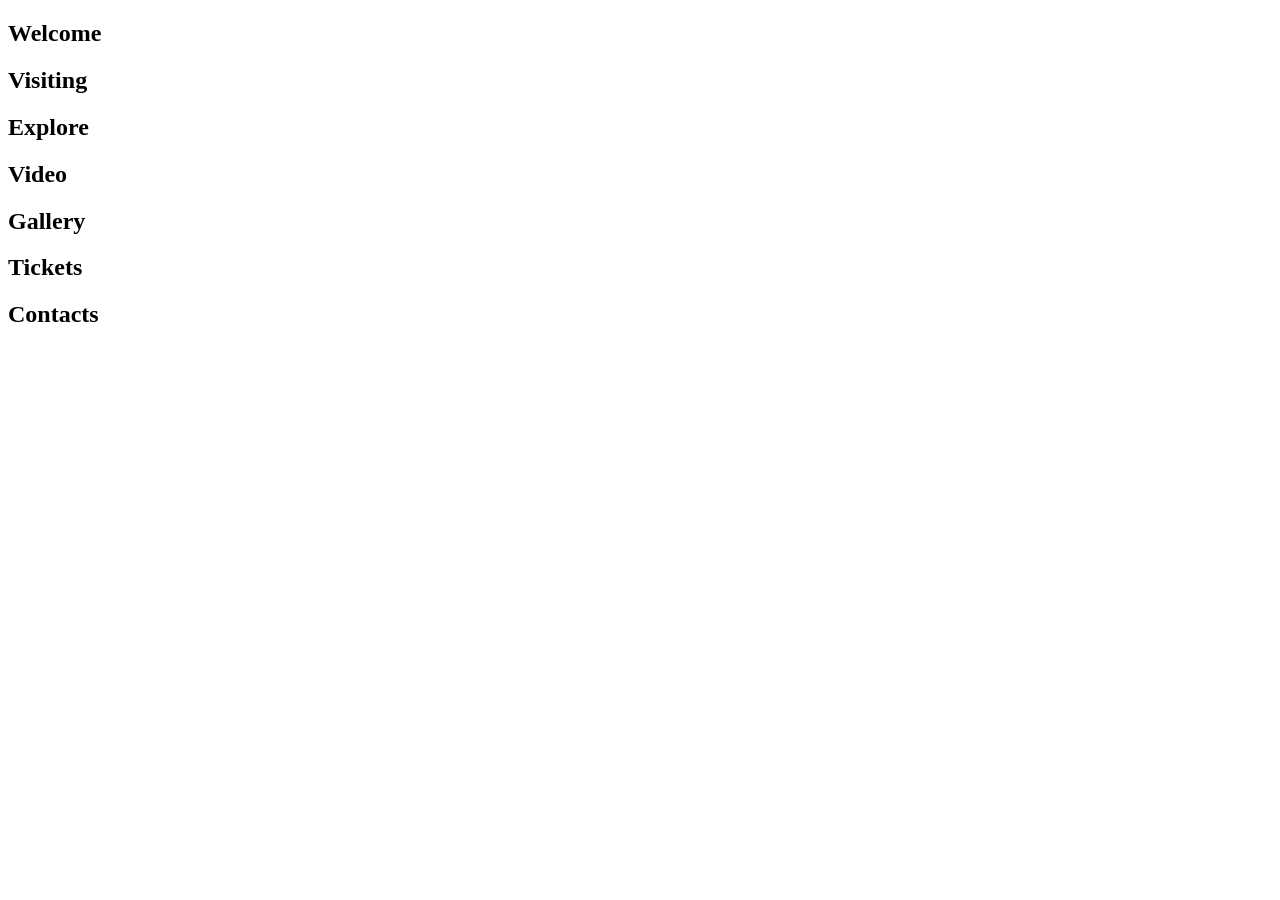
==== index.html @ eadc02d2 "init: structure and assets" ====
<!DOCTYPE html>
<html lang="en">
<head>
    <meta charset="UTF-8">
    <meta name="viewport" content="width=device-width, initial-scale=1.0">
    <link rel="icon" href="images/favicon.ico" type="image/x-icon">
    <link rel="stylesheet" href="css/styles.css">
    <title>Museum</title>
</head>
<body>
    <header></header>
    <main>
        <section>
            <h2>Welcome</h2>
        </section>
        <section>
            <h2>Visiting</h2>
        </section>
        <section>
            <h2>Explore</h2>
        </section>
        <section>
            <h2>Video</h2>
        </section>
        <section>
            <h2>Gallery</h2>
        </section>
        <section>
            <h2>Tickets</h2>
        </section>
        <section>
            <h2>Contacts</h2>
        </section>
    </main>
    <footer></footer>
</body>
</html>
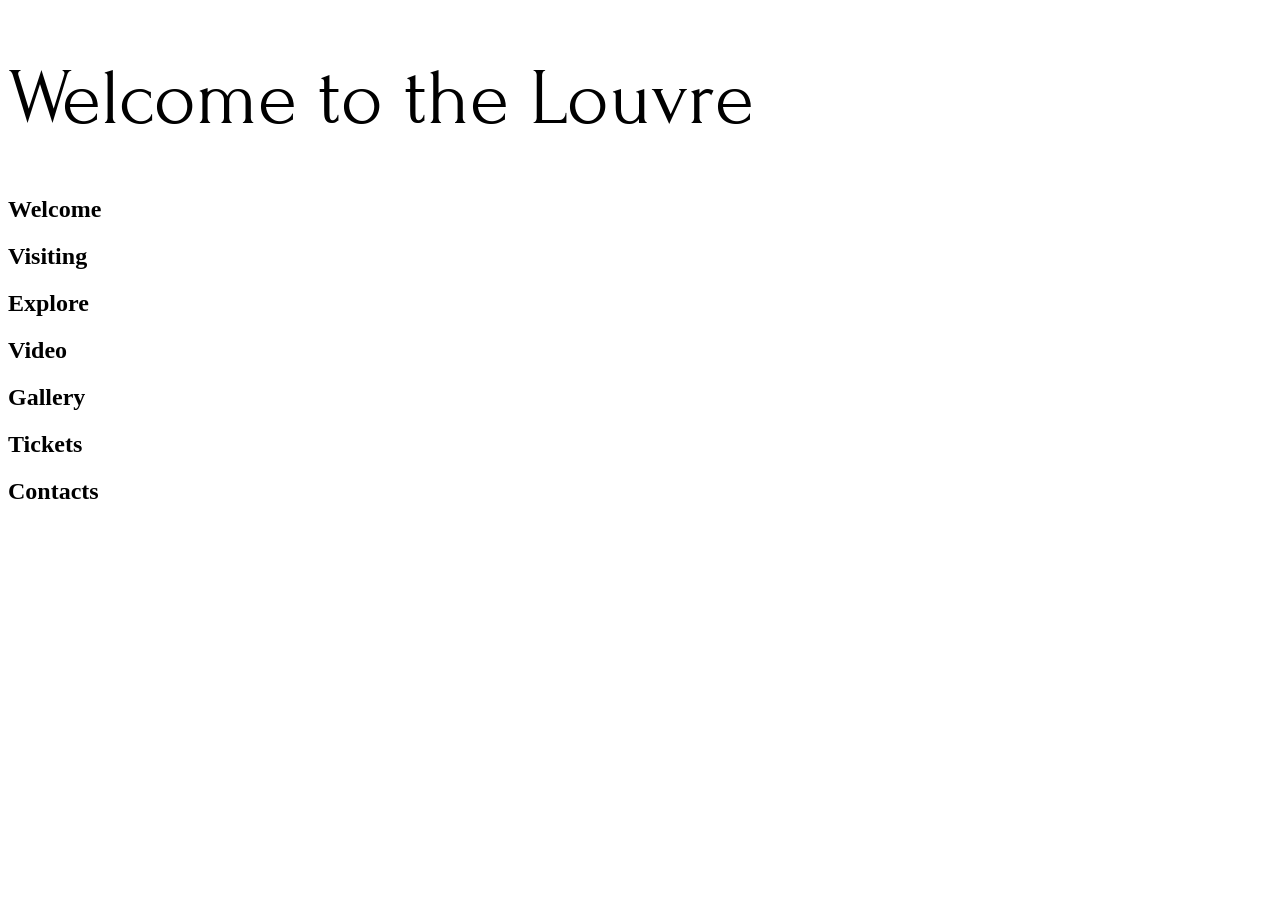
==== commit 90f99220: "feat: add forum font" ====
--- a/index.html
+++ b/index.html
@@ -5,10 +5,15 @@
     <meta name="viewport" content="width=device-width, initial-scale=1.0">
     <link rel="icon" href="images/favicon.ico" type="image/x-icon">
     <link rel="stylesheet" href="css/styles.css">
+    <link rel="preconnect" href="https://fonts.googleapis.com">
+    <link rel="preconnect" href="https://fonts.gstatic.com" crossorigin>
+    <link href="https://fonts.googleapis.com/css2?family=Forum&display=swap" rel="stylesheet">
     <title>Museum</title>
 </head>
 <body>
-    <header></header>
+    <header>
+        <h1 class="forum-regular">Welcome to the Louvre</h1>
+    </header>
     <main>
         <section>
             <h2>Welcome</h2>
--- a/css/styles.css
+++ b/css/styles.css
@@ -0,0 +1,7 @@
+.forum-regular {
+  font-family: "Forum", serif;
+  font-weight: 400;
+  font-style: normal;
+  font-size: 80px;
+}
+
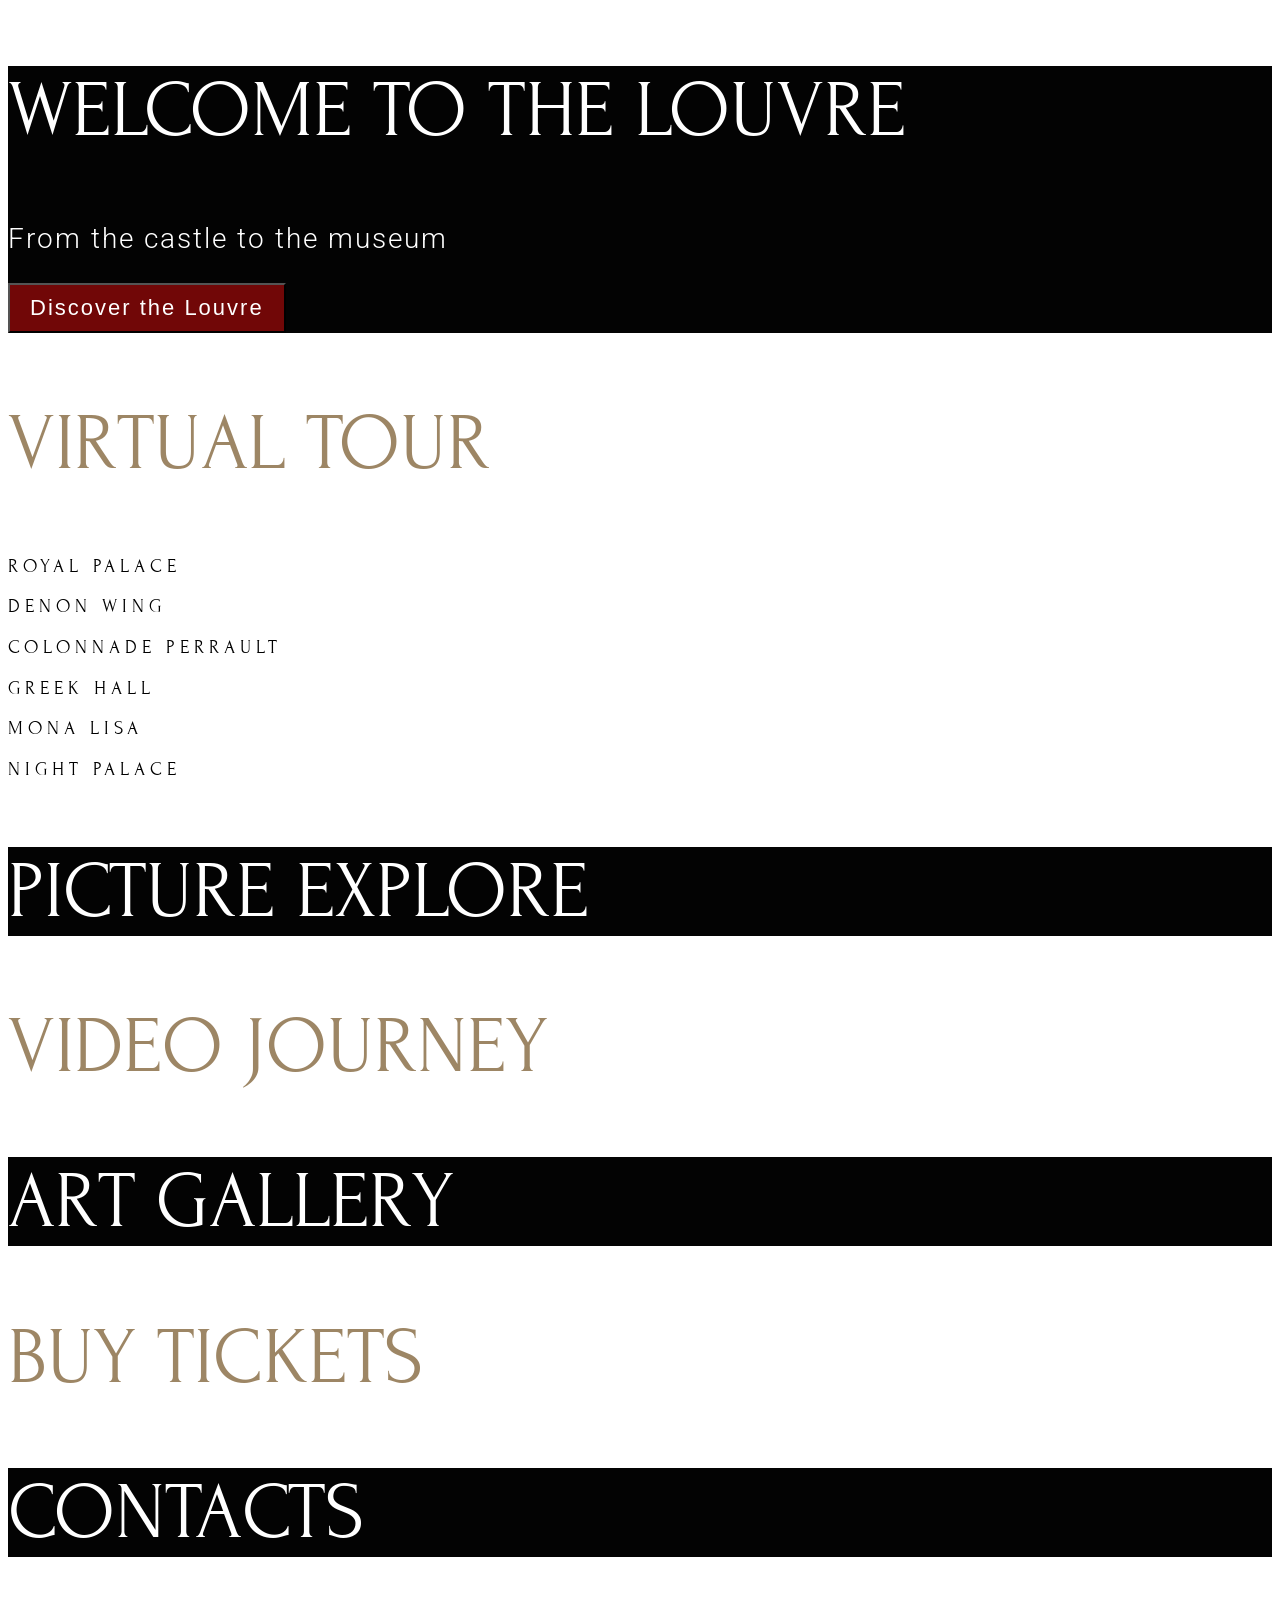
==== commit 1904e611: "feat: add headings, basic styling" ====
--- a/index.html
+++ b/index.html
@@ -8,33 +8,41 @@
     <link rel="preconnect" href="https://fonts.googleapis.com">
     <link rel="preconnect" href="https://fonts.gstatic.com" crossorigin>
     <link href="https://fonts.googleapis.com/css2?family=Forum&display=swap" rel="stylesheet">
+<link href="https://fonts.googleapis.com/css2?family=Forum&family=Roboto:wght@100..900&display=swap" rel="stylesheet">
     <title>Museum</title>
 </head>
 <body>
     <header>
-        <h1 class="forum-regular">Welcome to the Louvre</h1>
     </header>
     <main>
-        <section>
-            <h2>Welcome</h2>
+        <section id="welcome">
+            <h1 class="forum text-huge">Welcome to the Louvre</h1>
+            <p class="text-large text-lite text-spaced ">From the castle to the museum</p>
+            <button class="accented" type="button"><span class="text-medium text-lite text-spaced">Discover the Louvre</span></button>
         </section>
-        <section>
-            <h2>Visiting</h2>
+        <section id="visiting">
+            <h2 class="forum text-huge">Virtual tour</h2>
+            <h3 class="forum text-xl text-sparse">Royal Palace</h3>
+            <h3 class="forum text-xl text-sparse">Denon Wing</h3>
+            <h3 class="forum text-xl text-sparse">Colonnade Perrault</h3>
+            <h3 class="forum text-xl text-sparse">Greek hall</h3>
+            <h3 class="forum text-xl text-sparse">Mona Lisa</h3>
+            <h3 class="forum text-xl text-sparse">Night Palace</h3>
         </section>
-        <section>
-            <h2>Explore</h2>
+        <section id="explore">
+            <h2 class="forum text-huge">Picture explore</h2>
         </section>
-        <section>
-            <h2>Video</h2>
+        <section id="video">
+            <h2 class="forum text-huge">Video journey</h2>
         </section>
-        <section>
-            <h2>Gallery</h2>
+        <section id="gallery">
+            <h2 class="forum text-huge">Art Gallery</h2>
         </section>
-        <section>
-            <h2>Tickets</h2>
+        <section id="tickets">
+            <h2 class="forum text-huge">Buy tickets</h2>
         </section>
-        <section>
-            <h2>Contacts</h2>
+        <section id="contacts">
+            <h2 class="forum text-huge">Contacts</h2>
         </section>
     </main>
     <footer></footer>
--- a/css/styles.css
+++ b/css/styles.css
@@ -1,7 +1,87 @@
-.forum-regular {
-  font-family: "Forum", serif;
-  font-weight: 400;
-  font-style: normal;
-  font-size: 80px;
+:root {
+    --color-dark-red: #710707;
+    --color-bg-dark: #030303;
+    --color-gold: #9D8665;
 }
 
+body {
+    font-family: "Roboto", sans-serif;
+    font-optical-sizing: auto;
+    font-weight: 400;
+    font-style: normal;
+    font-variation-settings: "wdth" 100;
+}
+
+h1, h2, h3 {
+    font-weight: 400;
+    text-transform: uppercase;
+}
+
+
+section:nth-of-type(2n-1) {
+    background-color: var(--color-bg-dark);
+    color: #FFF;
+}
+
+section:nth-of-type(2n)>h2 {
+    color: var(--color-gold)
+}
+
+button {
+    padding: 10px 20px;
+}
+
+button>span {
+    text-align: center;
+}
+
+button.accented {
+    background-color: var(--color-dark-red);
+    color: #FFF;
+}
+
+.forum {
+  font-family: "Forum", serif;
+}
+
+.text-spaced {
+    letter-spacing: 2px;
+}
+
+.text-sparse {
+    letter-spacing: 5px;
+}
+
+.text-thin {
+    font-weight: 200;
+}
+
+.text-lite {
+    /* color: #FFF; */
+    font-weight: 300;
+}
+
+.text-semibold {
+    font-weight: 500;
+}
+
+.text-bold {
+    font-weight: 700;
+}
+
+.text-small {
+    font-size: 18px;
+}
+
+.text-medium {
+    font-size: 22px;
+}
+
+.text-large {
+    font-size: 28px;
+}
+
+.text-huge {
+      font-size: 80px;
+}
+
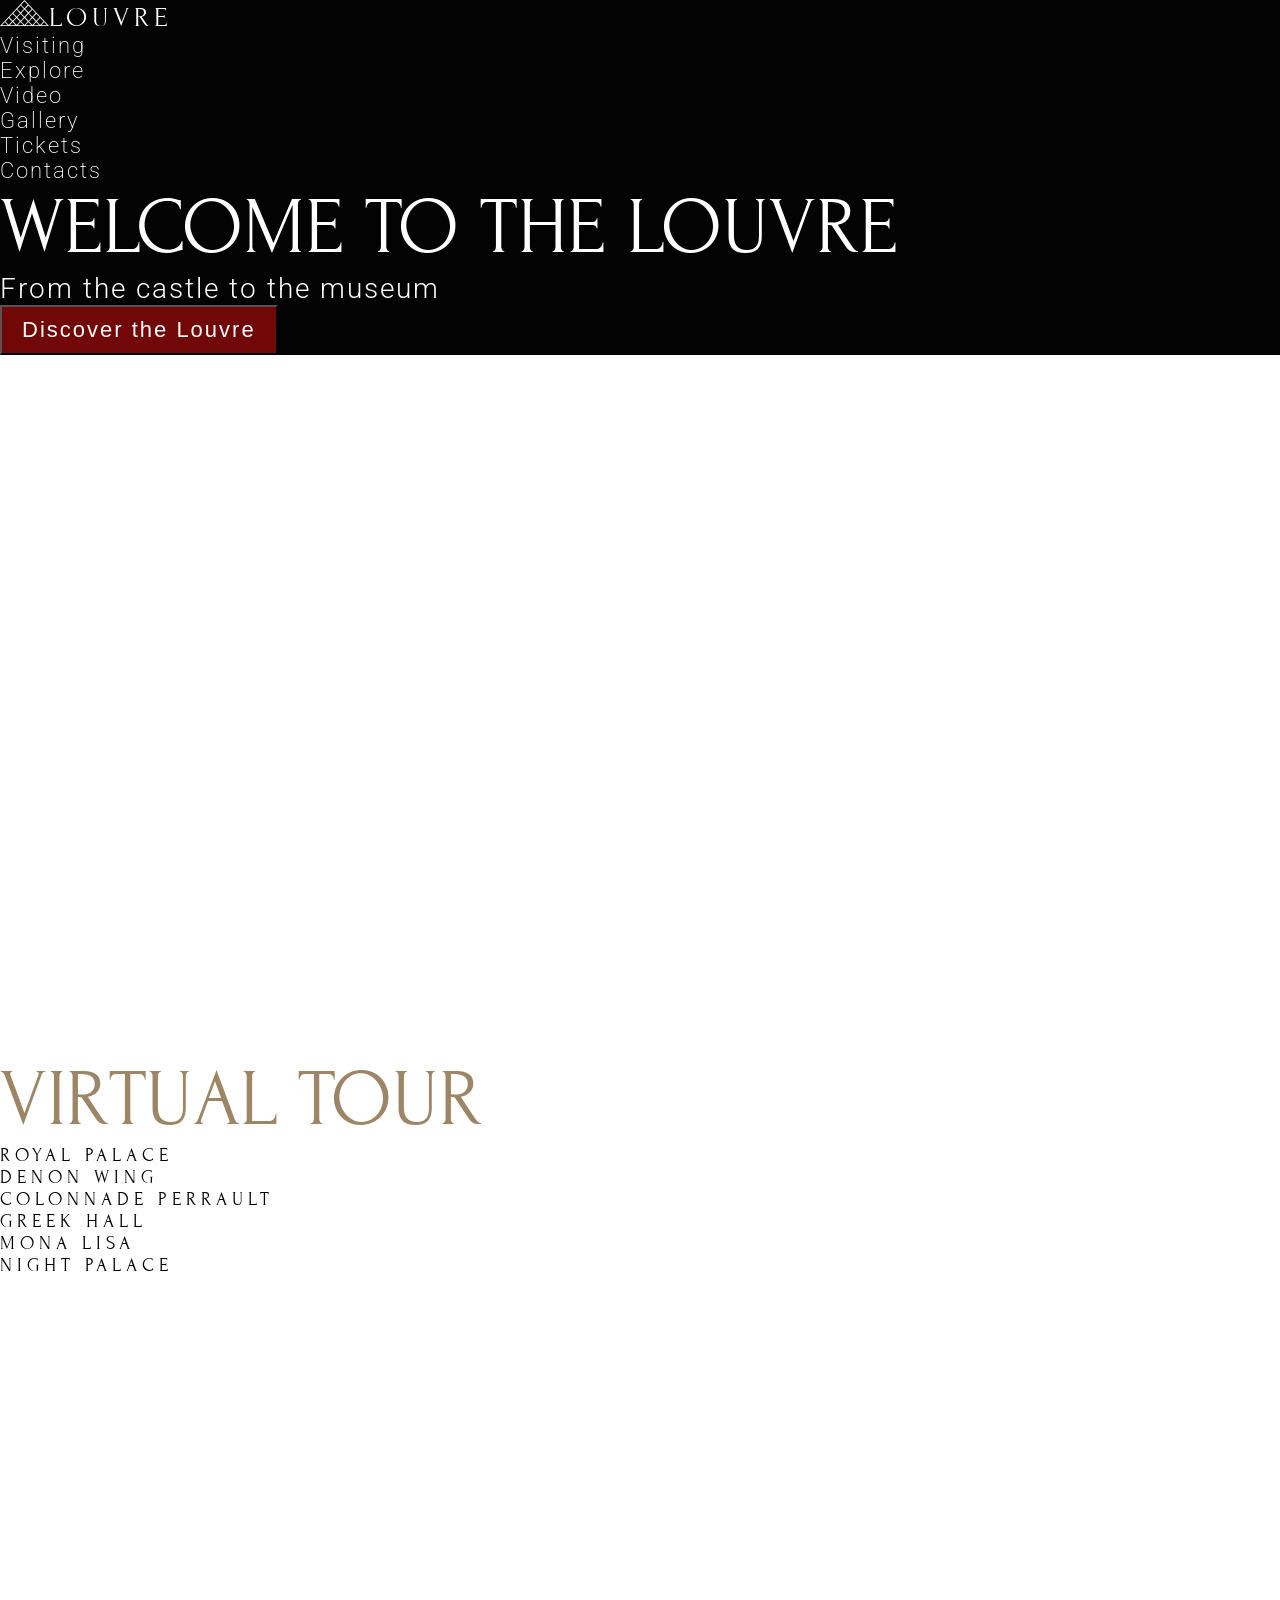
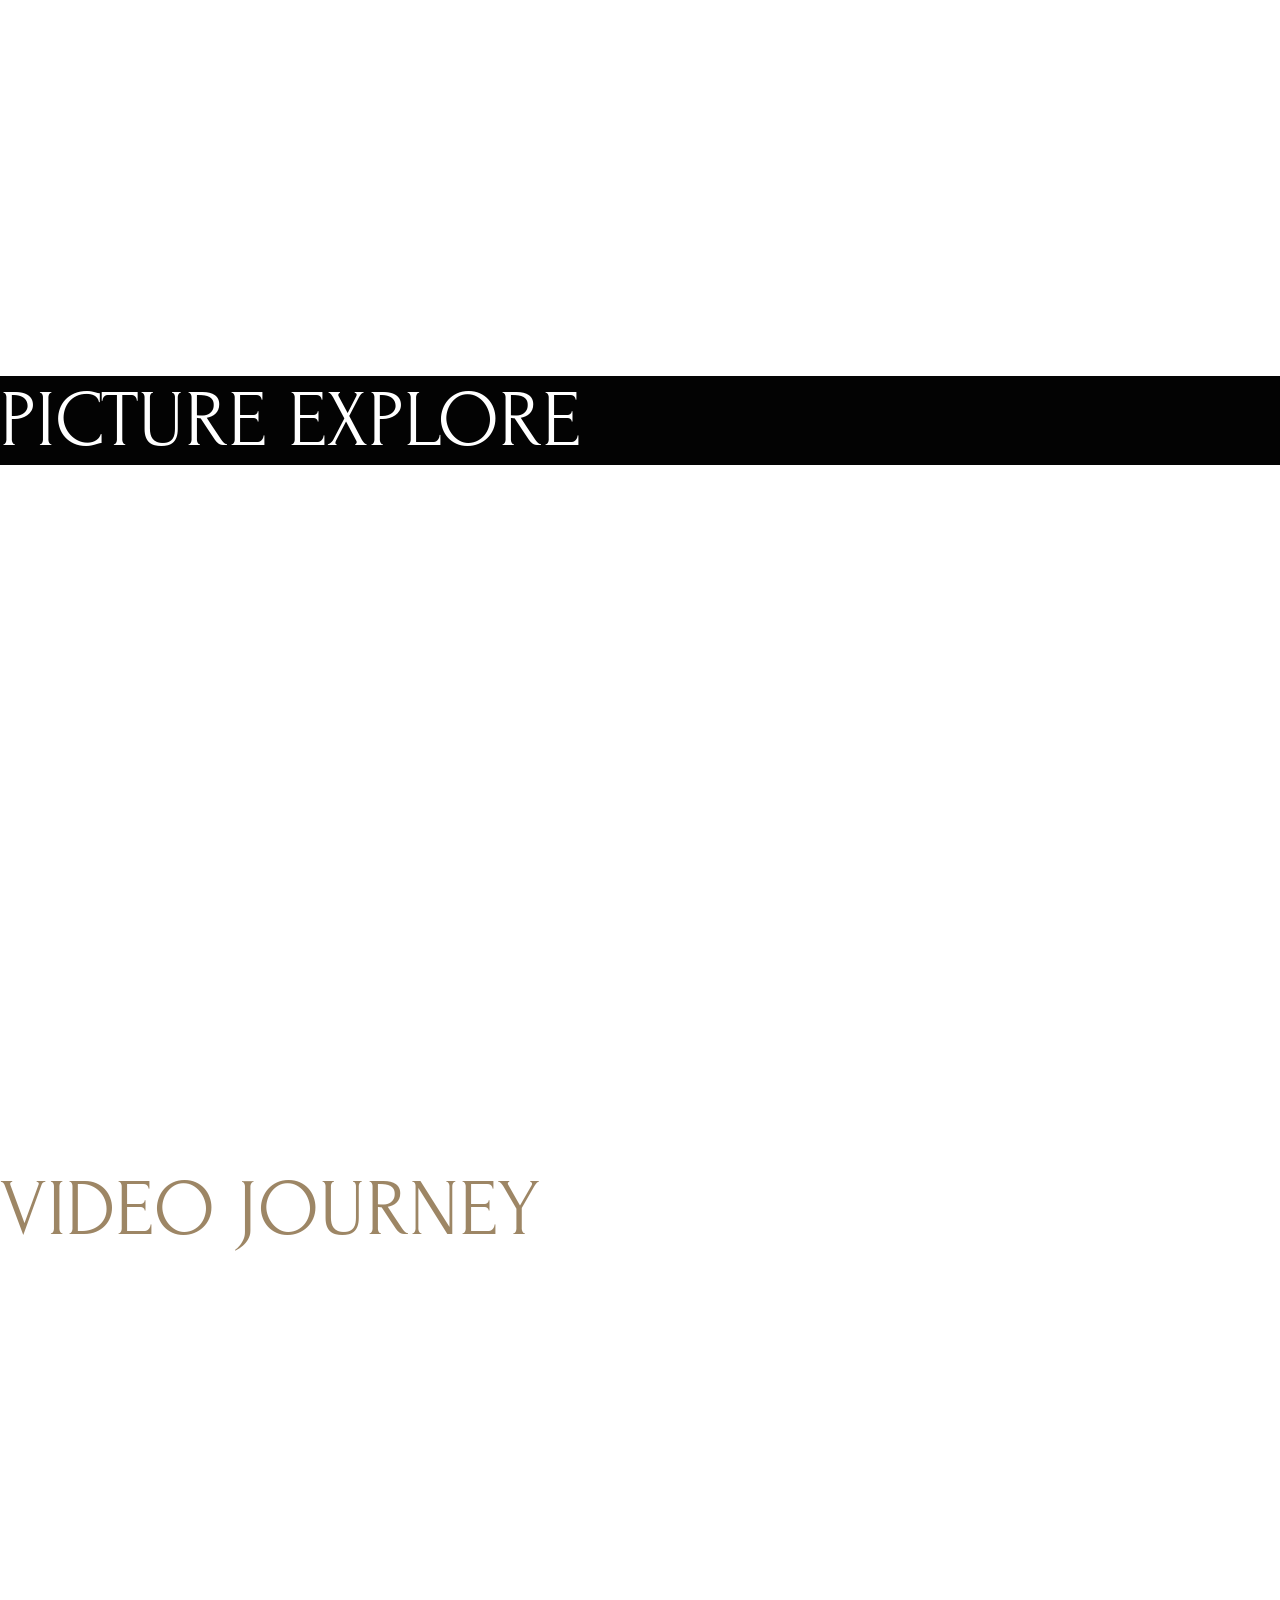
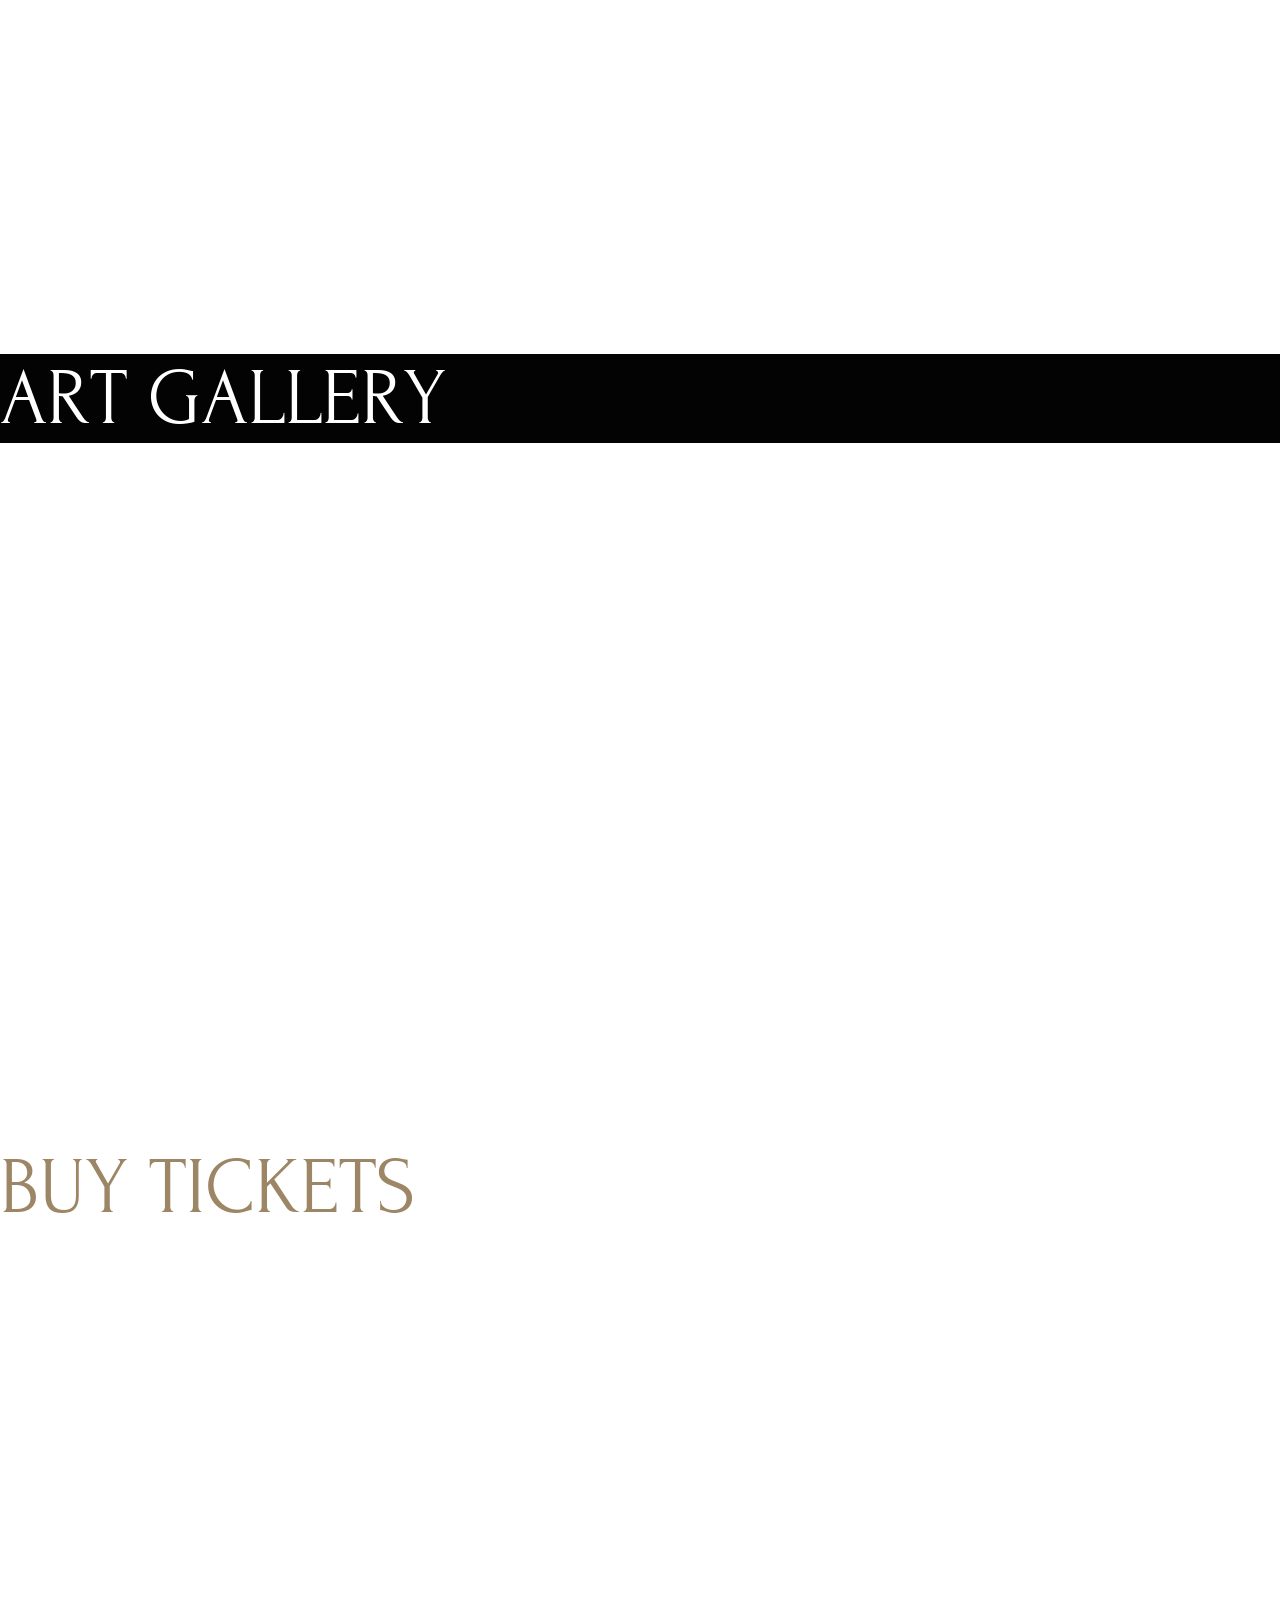
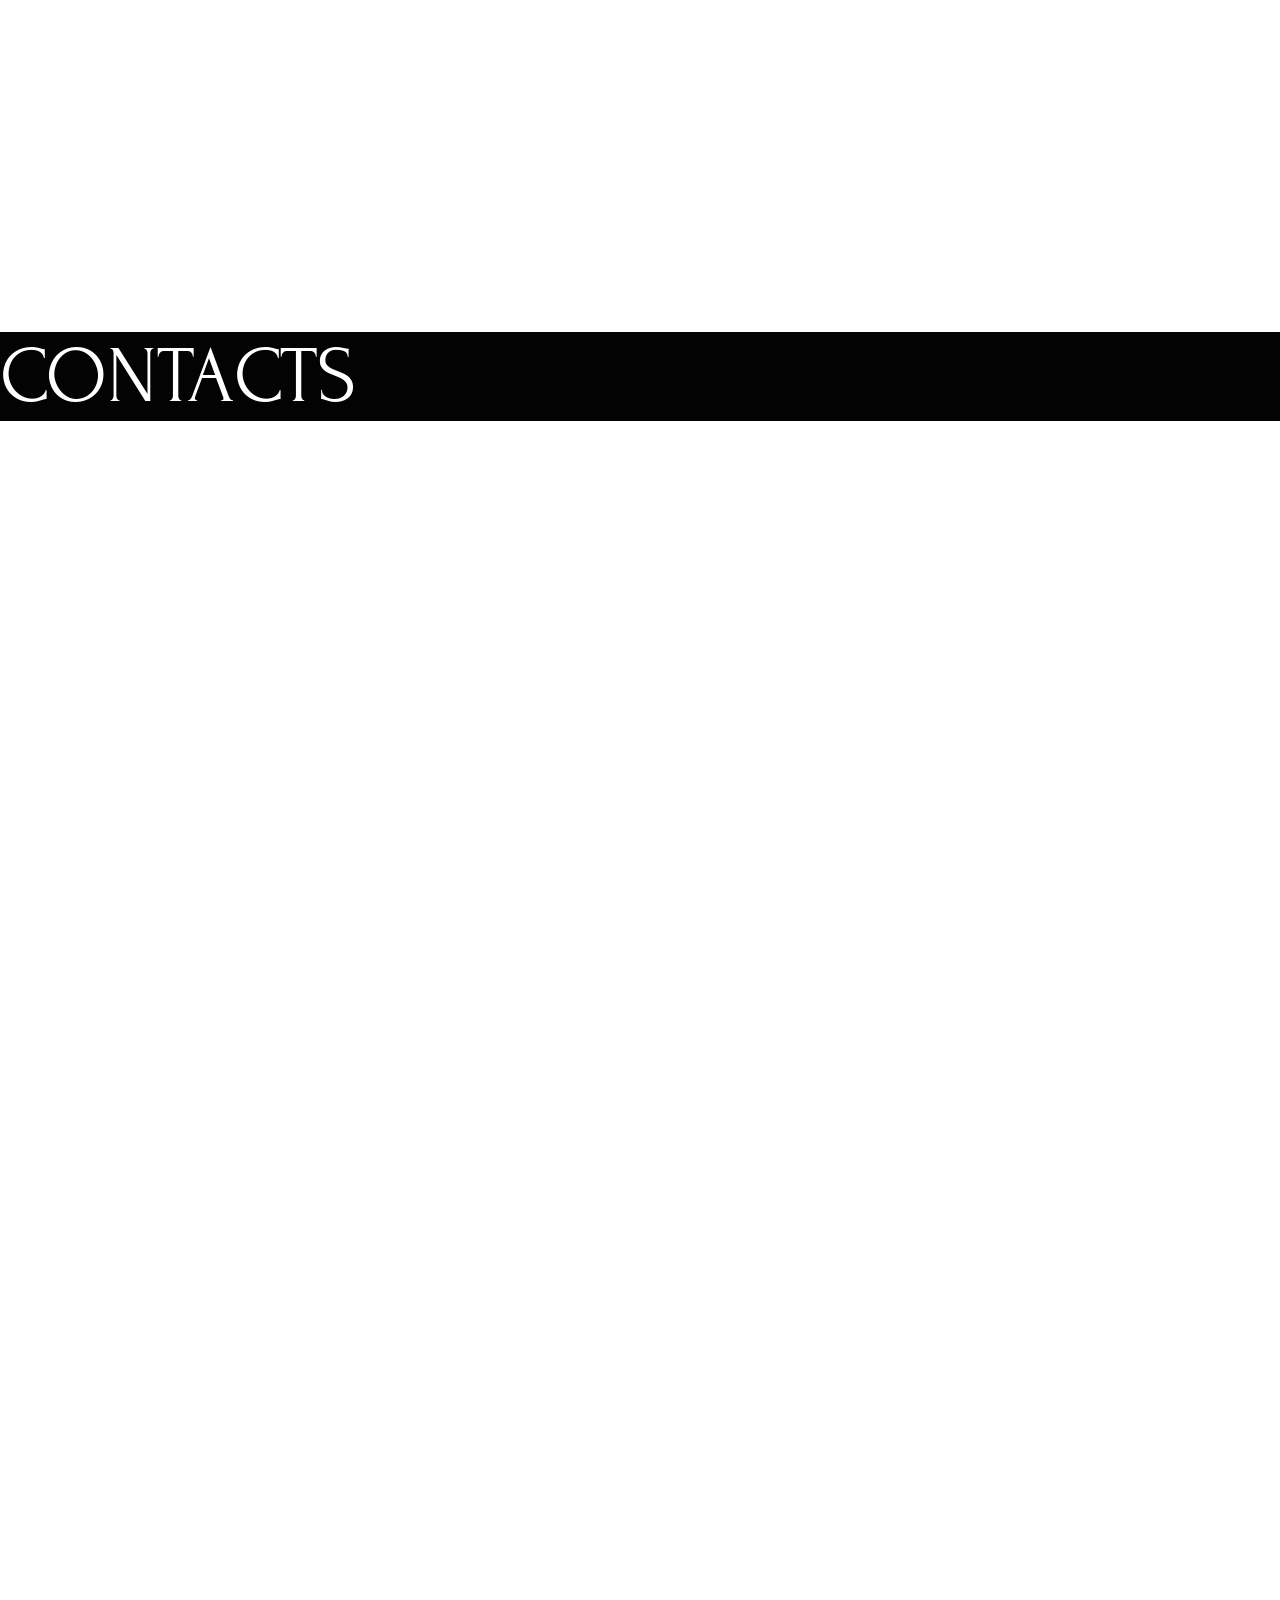
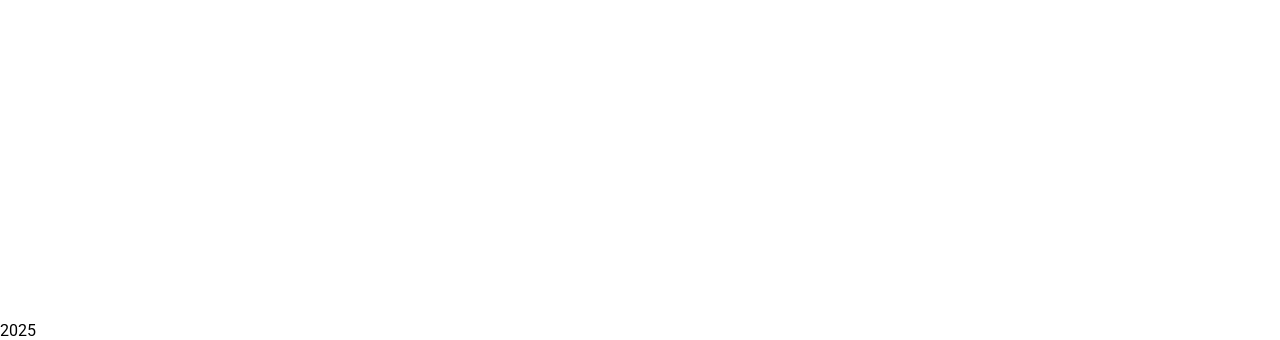
==== commit b22be7dc: "feat: logo, navigation basics" ====
--- a/index.html
+++ b/index.html
@@ -13,6 +13,23 @@
 </head>
 <body>
     <header>
+        <nav class="navbar">
+            <div class="container">
+                <div class="logo">
+                    <a href="index.html"><img src="images/logo.svg" alt="museum-logo"><span class="forum text-large text-sparse">LOUVRE</span></a>
+                </div>
+                <div class="main-menu">
+                    <ul>
+                        <li><a href="#visiting"><span class="text-thin text-medium text-spaced">Visiting</span></a></li>
+                        <li><a href="#explore"><span class="text-thin text-medium text-spaced">Explore</span></a></li>
+                        <li><a href="#video"><span class="text-thin text-medium text-spaced">Video</span></a></li>
+                        <li><a href="#gallery"><span class="text-thin text-medium text-spaced">Gallery</span></a></li>
+                        <li><a href="#tickets"><span class="text-thin text-medium text-spaced">Tickets</span></a></li>
+                        <li><a href="#contacts"><span class="text-thin text-medium text-spaced">Contacts</span></a></li>
+                    </ul>
+                </div>
+            </div>
+        </nav>
     </header>
     <main>
         <section id="welcome">
@@ -45,6 +62,6 @@
             <h2 class="forum text-huge">Contacts</h2>
         </section>
     </main>
-    <footer></footer>
+    <footer><p>2025</p></footer>
 </body>
 </html>
--- a/css/styles.css
+++ b/css/styles.css
@@ -1,3 +1,14 @@
+* {
+    box-sizing: border-box;
+    margin: 0;
+    padding: 0;
+}
+
+a {
+    text-decoration: none;
+    color: inherit;
+}
+
 :root {
     --color-dark-red: #710707;
     --color-bg-dark: #030303;
@@ -17,6 +28,13 @@
     text-transform: uppercase;
 }
 
+section {
+    margin-bottom: 700px;
+}
+
+footer {
+    margin-top: 1500px;
+}
 
 section:nth-of-type(2n-1) {
     background-color: var(--color-bg-dark);
@@ -37,6 +55,11 @@
 
 button.accented {
     background-color: var(--color-dark-red);
+    color: #FFF;
+}
+
+.navbar {
+    background-color: var(--color-bg-dark);
     color: #FFF;
 }
 
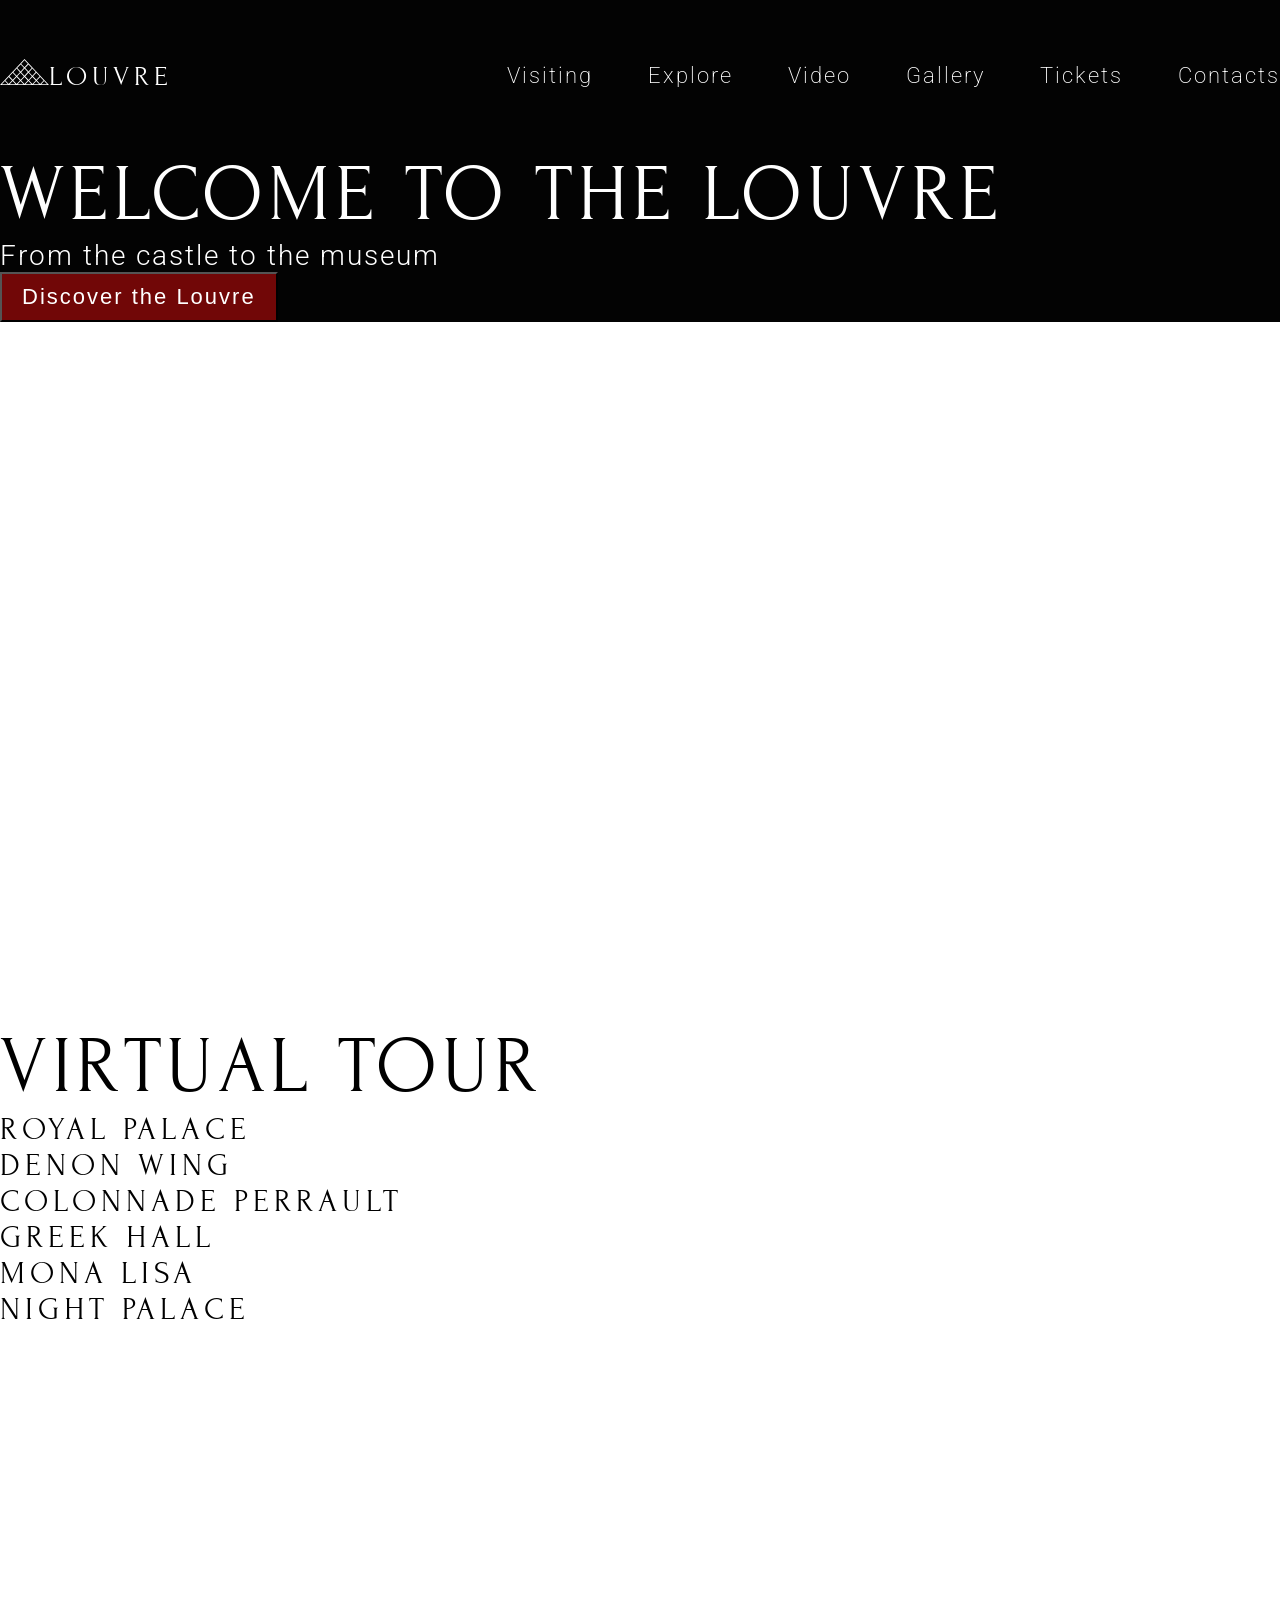
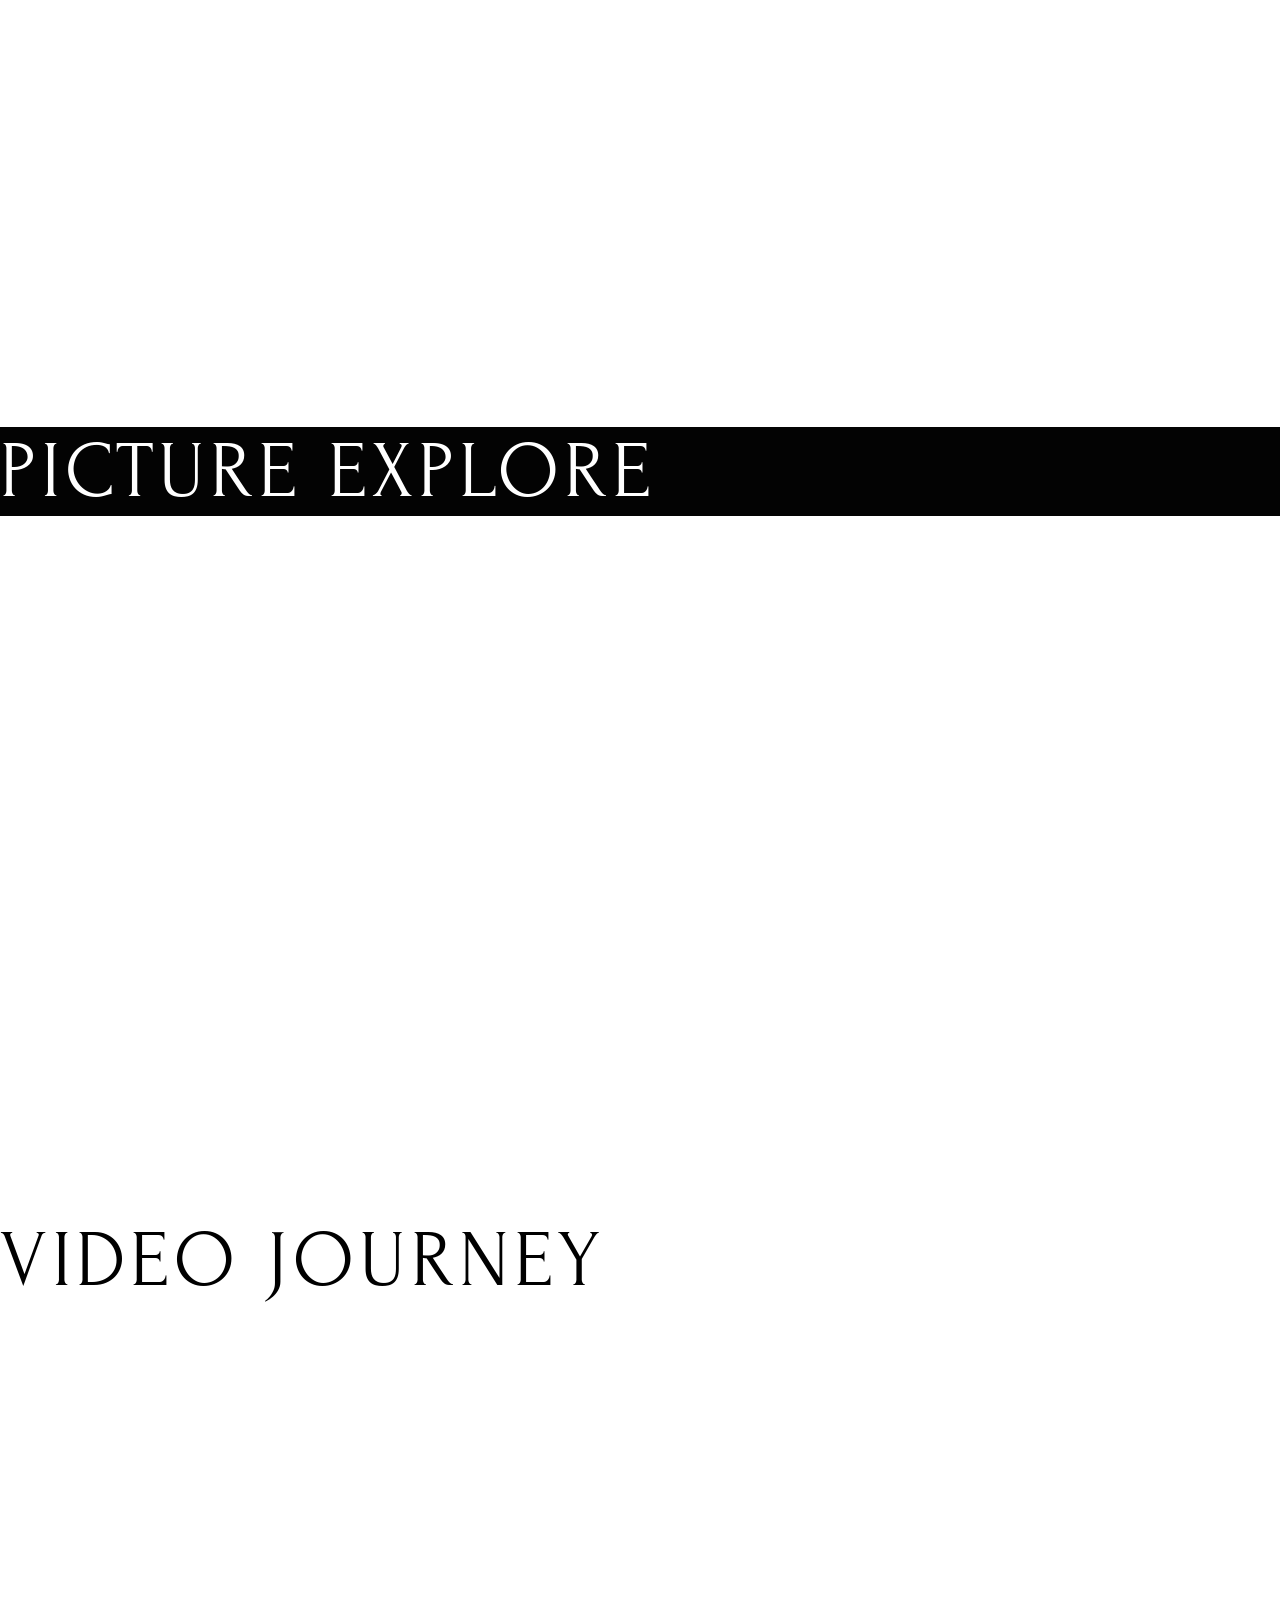
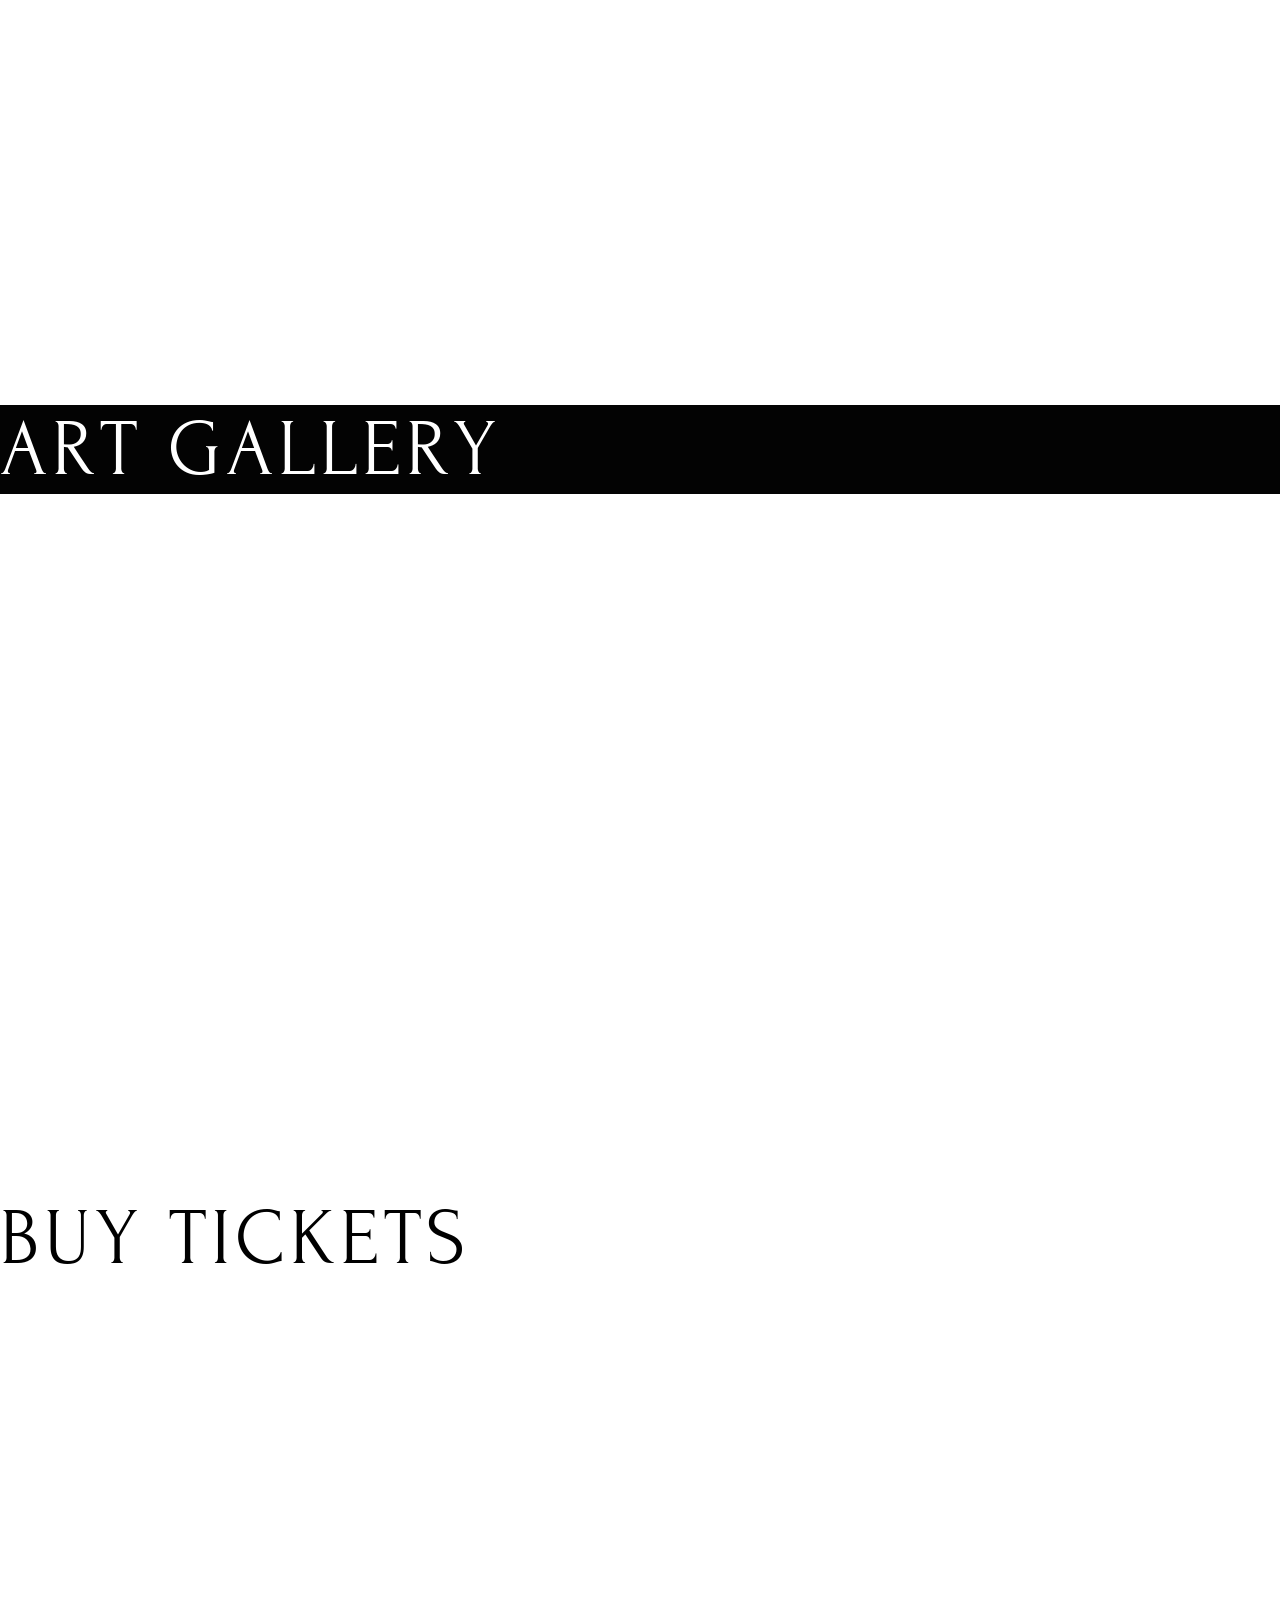
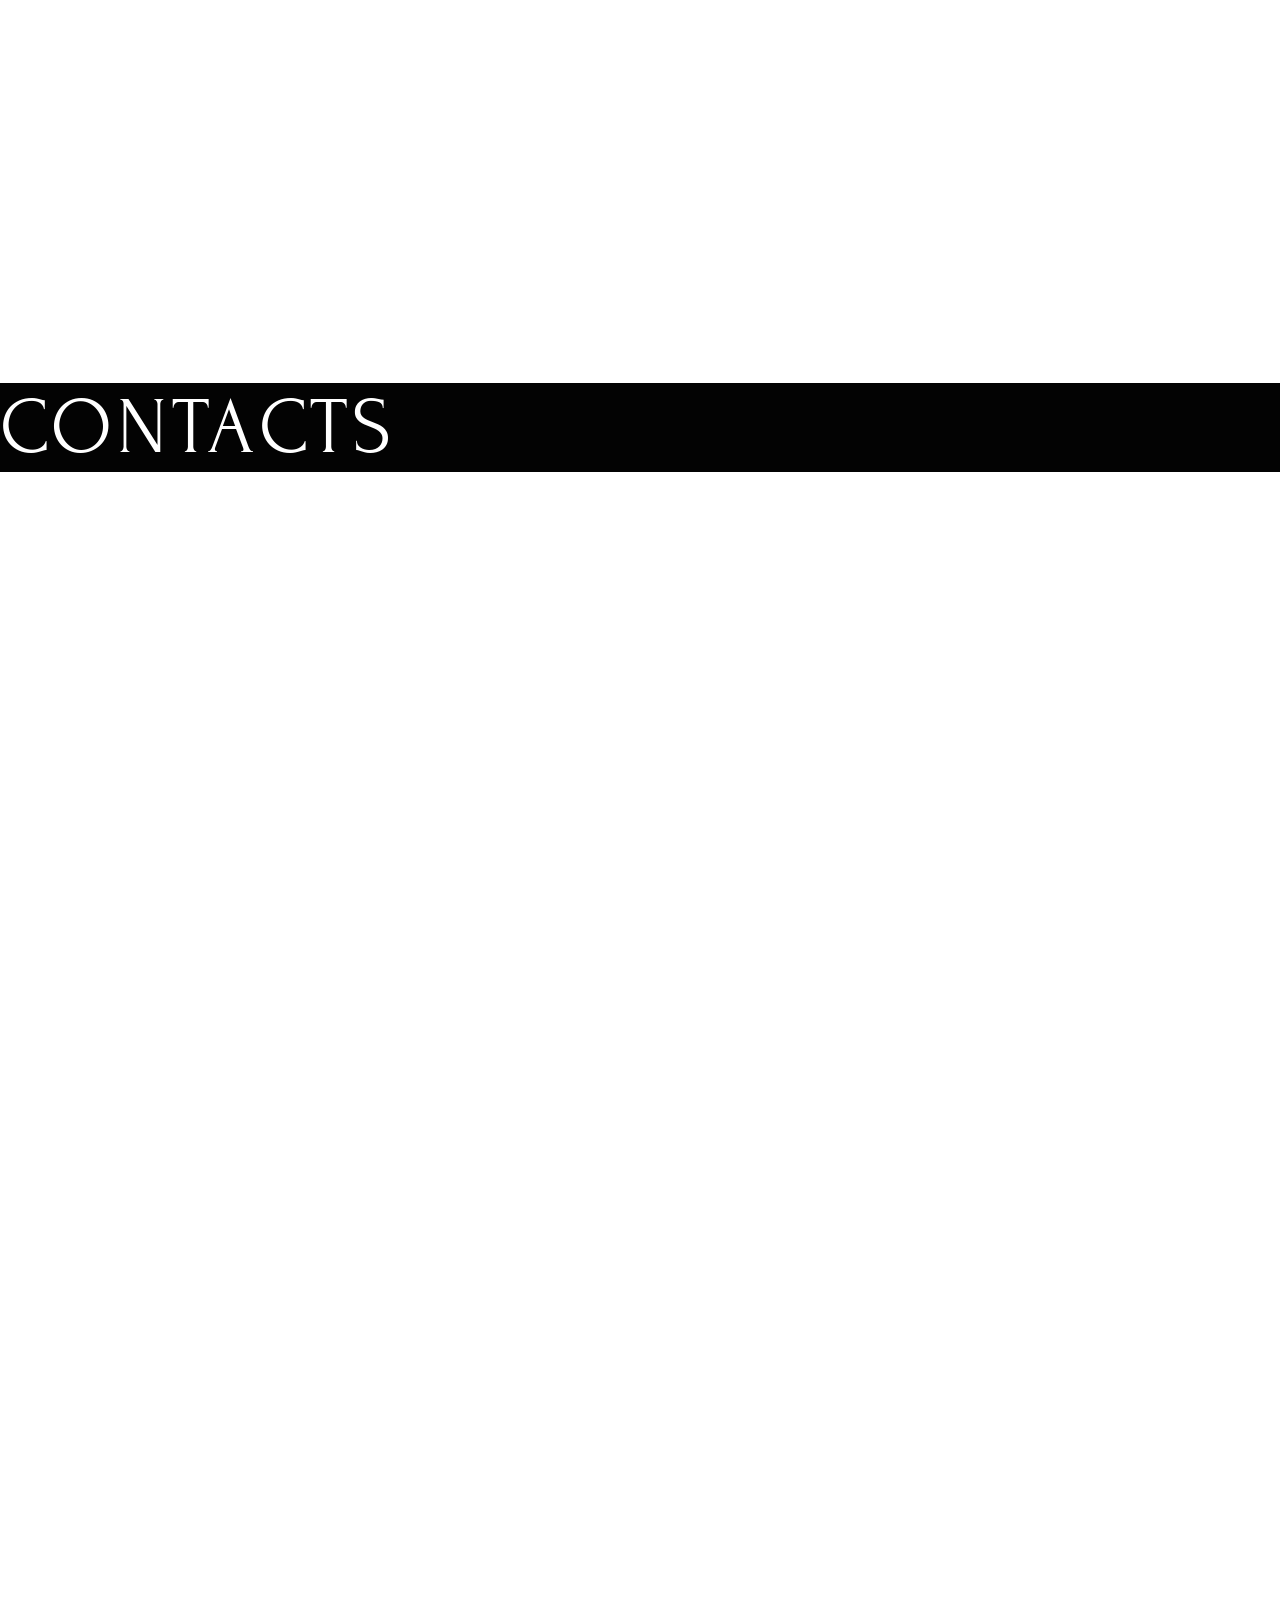
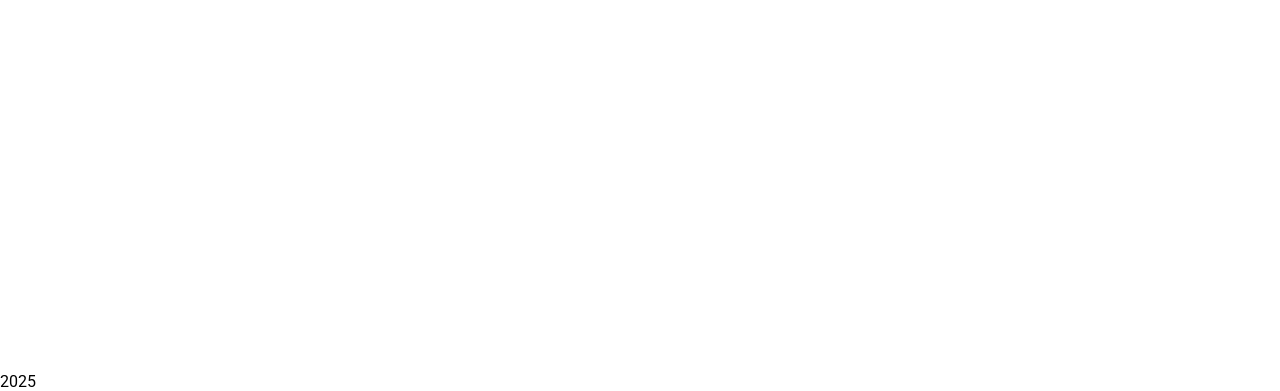
==== commit ac61cebe: "feat: add more styles" ====
--- a/index.html
+++ b/index.html
@@ -33,33 +33,47 @@
     </header>
     <main>
         <section id="welcome">
-            <h1 class="forum text-huge">Welcome to the Louvre</h1>
-            <p class="text-large text-lite text-spaced ">From the castle to the museum</p>
-            <button class="accented" type="button"><span class="text-medium text-lite text-spaced">Discover the Louvre</span></button>
+            <div class="container">
+                <h1 class="forum text-huge text-sparse">Welcome to the Louvre</h1>
+                <p class="text-large text-lite text-spaced ">From the castle to the museum</p>
+                <button class="accented" type="button"><span class="text-medium text-lite text-spaced">Discover the Louvre</span></button>
+            </div>
         </section>
         <section id="visiting">
-            <h2 class="forum text-huge">Virtual tour</h2>
-            <h3 class="forum text-xl text-sparse">Royal Palace</h3>
-            <h3 class="forum text-xl text-sparse">Denon Wing</h3>
-            <h3 class="forum text-xl text-sparse">Colonnade Perrault</h3>
-            <h3 class="forum text-xl text-sparse">Greek hall</h3>
-            <h3 class="forum text-xl text-sparse">Mona Lisa</h3>
-            <h3 class="forum text-xl text-sparse">Night Palace</h3>
+            <div class="container">
+                <h2 class="forum text-huge text-sparse">Virtual tour</h2>
+                <h3 class="forum text-xl text-sparse">Royal Palace</h3>
+                <h3 class="forum text-xl text-sparse">Denon Wing</h3>
+                <h3 class="forum text-xl text-sparse">Colonnade Perrault</h3>
+                <h3 class="forum text-xl text-sparse">Greek hall</h3>
+                <h3 class="forum text-xl text-sparse">Mona Lisa</h3>
+                <h3 class="forum text-xl text-sparse">Night Palace</h3>
+            </div>
         </section>
         <section id="explore">
-            <h2 class="forum text-huge">Picture explore</h2>
+            <div class="container">
+                <h2 class="forum text-huge text-sparse">Picture explore</h2>
+            </dev>
         </section>
         <section id="video">
-            <h2 class="forum text-huge">Video journey</h2>
+            <div class="container">
+                <h2 class="forum text-huge text-sparse">Video journey</h2>
+            </div>
         </section>
         <section id="gallery">
-            <h2 class="forum text-huge">Art Gallery</h2>
+            <div class="container">
+                <h2 class="forum text-huge text-sparse">Art Gallery</h2>
+            </div>
         </section>
         <section id="tickets">
-            <h2 class="forum text-huge">Buy tickets</h2>
+            <div class="container">
+                <h2 class="forum text-huge text-sparse">Buy tickets</h2>
+            </div>
         </section>
         <section id="contacts">
-            <h2 class="forum text-huge">Contacts</h2>
+            <div class="container">
+                <h2 class="forum text-huge text-sparse">Contacts</h2>
+            </div>
         </section>
     </main>
     <footer><p>2025</p></footer>
--- a/css/styles.css
+++ b/css/styles.css
@@ -7,6 +7,14 @@
 a {
     text-decoration: none;
     color: inherit;
+}
+
+ul {
+    list-style: none;
+}
+
+img {
+    max-width: 100%;
 }
 
 :root {
@@ -26,6 +34,10 @@
 h1, h2, h3 {
     font-weight: 400;
     text-transform: uppercase;
+}
+
+header {
+    height: 150px;
 }
 
 section {
@@ -58,10 +70,33 @@
     color: #FFF;
 }
 
+.container {
+    max-width: 1440px;
+    margin: 0 auto;
+}
+
 .navbar {
+    height: 150px;
     background-color: var(--color-bg-dark);
     color: #FFF;
+    display: flex;
 }
+
+.navbar .container {
+    flex: 1;
+    display: flex;
+    justify-content: space-between;
+    align-items: center;
+}
+
+.navbar .main-menu ul {
+    display: flex;
+    gap: 55px;
+}
+
+/* .navbar ul li a {
+    padding
+} */
 
 .forum {
   font-family: "Forum", serif;
@@ -104,6 +139,10 @@
     font-size: 28px;
 }
 
+.text-xl {
+    font-size: 32px;
+}
+
 .text-huge {
       font-size: 80px;
 }
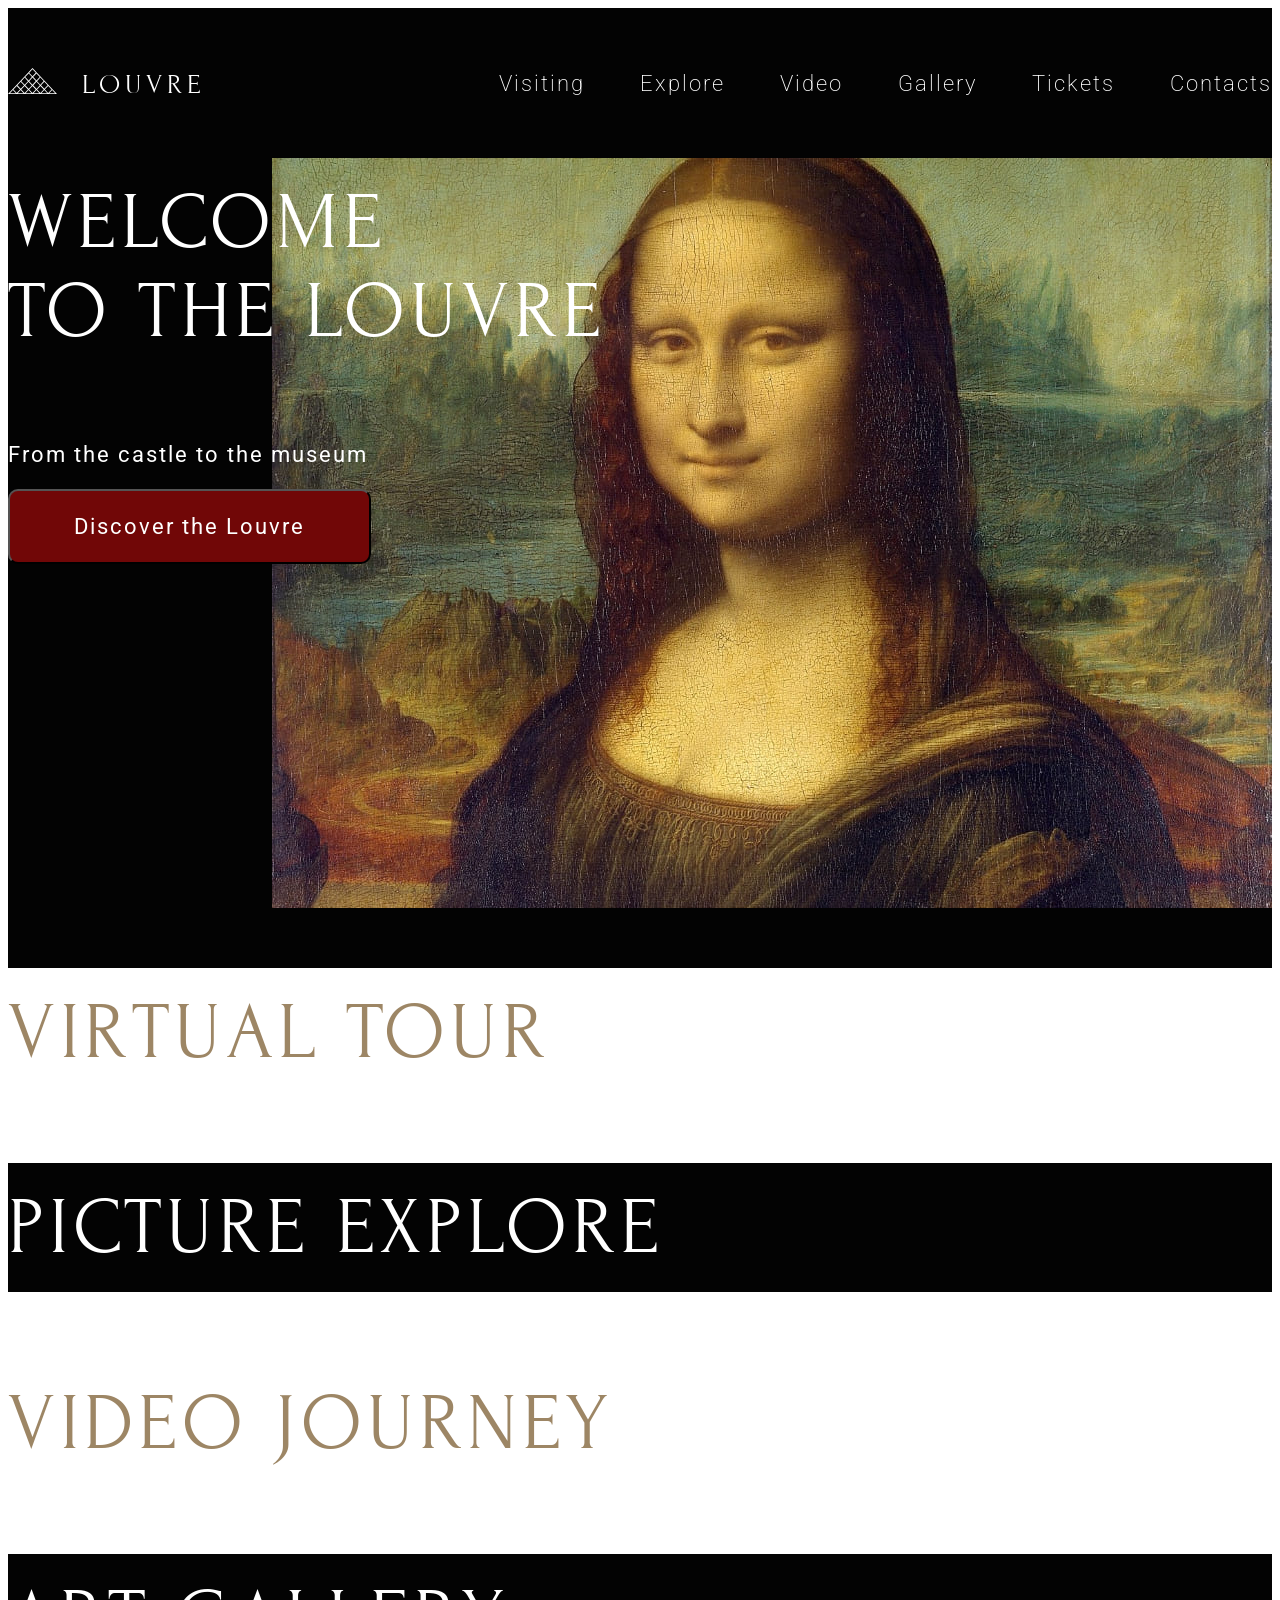
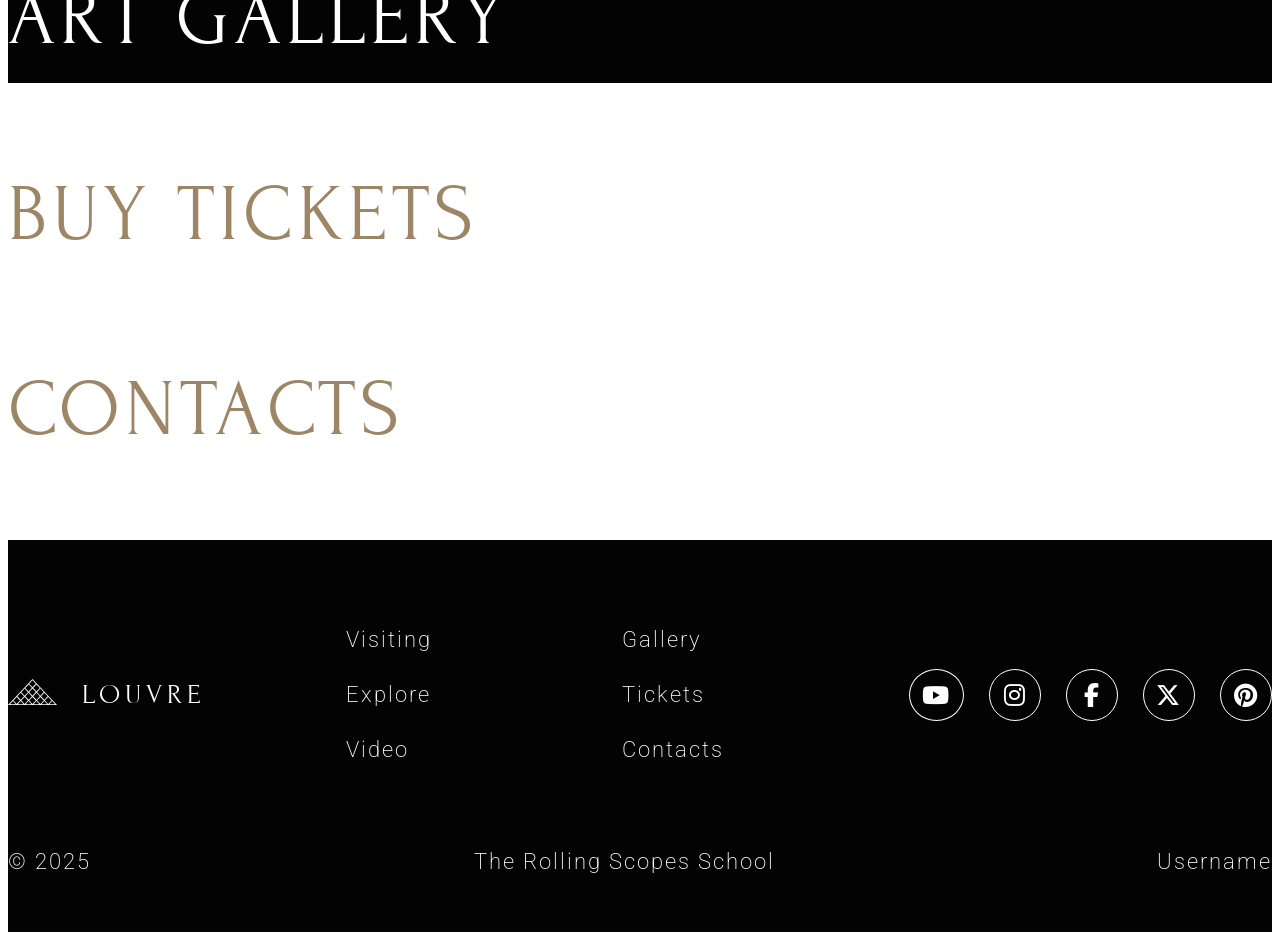
==== commit 6722d86b: "feat: add header footer" ====
--- a/index.html
+++ b/index.html
@@ -3,79 +3,120 @@
 <head>
     <meta charset="UTF-8">
     <meta name="viewport" content="width=device-width, initial-scale=1.0">
-    <link rel="icon" href="images/favicon.ico" type="image/x-icon">
-    <link rel="stylesheet" href="css/styles.css">
     <link rel="preconnect" href="https://fonts.googleapis.com">
     <link rel="preconnect" href="https://fonts.gstatic.com" crossorigin>
     <link href="https://fonts.googleapis.com/css2?family=Forum&display=swap" rel="stylesheet">
-<link href="https://fonts.googleapis.com/css2?family=Forum&family=Roboto:wght@100..900&display=swap" rel="stylesheet">
+    <link href="https://fonts.googleapis.com/css2?family=Forum&family=Roboto:wght@100..900&display=swap" rel="stylesheet">
+    <link rel="stylesheet" href="https://cdnjs.cloudflare.com/ajax/libs/font-awesome/6.7.2/css/all.min.css" integrity="sha512-Evv84Mr4kqVGRNSgIGL/F/aIDqQb7xQ2vcrdIwxfjThSH8CSR7PBEakCr51Ck+w+/U6swU2Im1vVX0SVk9ABhg==" crossorigin="anonymous" referrerpolicy="no-referrer" />
+    <link rel="stylesheet" href="css/style.css">
+    <link rel="icon" href="images/favicon.ico" type="image/x-icon">
     <title>Museum</title>
 </head>
 <body>
     <header>
-        <nav class="navbar">
-            <div class="container">
-                <div class="logo">
-                    <a href="index.html"><img src="images/logo.svg" alt="museum-logo"><span class="forum text-large text-sparse">LOUVRE</span></a>
+        <div class="container">
+            <nav class="navbar">
+                <div class="flex-container">
+                    <div class="logo">
+                        <a href="#">
+                            <img src="images/logo.svg" alt="logo" width="49px" height="26px">
+                        </a>
+                        <h1><span>Louvre</span></h1>
+                    </div>
+                    <div class="main-menu">
+                        <ul>
+                            <li><a href="#visiting">Visiting</a></li>
+                            <li><a href="#explore">Explore</a></li>
+                            <li><a href="#video">Video</a></li>
+                            <li><a href="#gallery">Gallery</a></li>
+                            <li><a href="#tickets">Tickets</a></li>
+                            <li><a href="#contacts">Contacts</a></li>
+                        </ul>
+                    </div>
                 </div>
-                <div class="main-menu">
-                    <ul>
-                        <li><a href="#visiting"><span class="text-thin text-medium text-spaced">Visiting</span></a></li>
-                        <li><a href="#explore"><span class="text-thin text-medium text-spaced">Explore</span></a></li>
-                        <li><a href="#video"><span class="text-thin text-medium text-spaced">Video</span></a></li>
-                        <li><a href="#gallery"><span class="text-thin text-medium text-spaced">Gallery</span></a></li>
-                        <li><a href="#tickets"><span class="text-thin text-medium text-spaced">Tickets</span></a></li>
-                        <li><a href="#contacts"><span class="text-thin text-medium text-spaced">Contacts</span></a></li>
-                    </ul>
-                </div>
-            </div>
-        </nav>
+            </nav>
+        </div>
     </header>
     <main>
         <section id="welcome">
             <div class="container">
-                <h1 class="forum text-huge text-sparse">Welcome to the Louvre</h1>
-                <p class="text-large text-lite text-spaced ">From the castle to the museum</p>
-                <button class="accented" type="button"><span class="text-medium text-lite text-spaced">Discover the Louvre</span></button>
-            </div>
-        </section>
-        <section id="visiting">
-            <div class="container">
-                <h2 class="forum text-huge text-sparse">Virtual tour</h2>
-                <h3 class="forum text-xl text-sparse">Royal Palace</h3>
-                <h3 class="forum text-xl text-sparse">Denon Wing</h3>
-                <h3 class="forum text-xl text-sparse">Colonnade Perrault</h3>
-                <h3 class="forum text-xl text-sparse">Greek hall</h3>
-                <h3 class="forum text-xl text-sparse">Mona Lisa</h3>
-                <h3 class="forum text-xl text-sparse">Night Palace</h3>
+                <div class="cta">
+                    <h2>Welcome<br>to the Louvre</h2>
+                    <p>From the castle to the museum</p>
+                    <button type="button">Discover the Louvre</button>
+                </div>
+                <img src="images/welcome-slider/1.jpg" alt="Mona">
             </div>
         </section>
         <section id="explore">
             <div class="container">
-                <h2 class="forum text-huge text-sparse">Picture explore</h2>
-            </dev>
+                <h2>Virtual tour</h2>
+            </div>
         </section>
         <section id="video">
             <div class="container">
-                <h2 class="forum text-huge text-sparse">Video journey</h2>
+                <h2>Picture explore</h2>
+            </div>
+        </section>
+        <section id="video">
+            <div class="container">
+                <h2>Video journey</h2>
             </div>
         </section>
         <section id="gallery">
             <div class="container">
-                <h2 class="forum text-huge text-sparse">Art Gallery</h2>
+                <h2>Art gallery</h2>
             </div>
         </section>
         <section id="tickets">
             <div class="container">
-                <h2 class="forum text-huge text-sparse">Buy tickets</h2>
+                <h2>Buy tickets</h2>
             </div>
+        </section>
+        <section>
+
         </section>
         <section id="contacts">
             <div class="container">
-                <h2 class="forum text-huge text-sparse">Contacts</h2>
+                <h2>Contacts</h2>
             </div>
         </section>
     </main>
-    <footer><p>2025</p></footer>
+    <footer>
+        <div class="container">
+            <div class="footernav">
+                <div class="logo">
+                    <a href="#">
+                        <img src="images/logo.svg" alt="logo" width="49px" height="26px">
+                    </a>
+                    <span>Louvre</span>
+                </div>
+                <div class="footer-menu">
+                    <ul>
+                        <li><a href="#visiting">Visiting</a></li>
+                        <li><a href="#explore">Explore</a></li>
+                        <li><a href="#video">Video</a></li>
+                    </ul>
+                    <ul>
+                        <li><a href="#gallery">Gallery</a></li>
+                        <li><a href="#tickets">Tickets</a></li>
+                        <li><a href="#contacts">Contacts</a></li>
+                    </ul>
+                </div>
+                <div class="socials">
+                    <span><i class="fa-brands fa-youtube"></i></span>
+                    <span><i class="fa-brands fa-instagram"></i></span>
+                    <span><i class="fa-brands fa-facebook-f"></i></span>
+                    <span><i class="fa-brands fa-x-twitter"></i></span>
+                    <span> <i class="fa-brands fa-pinterest"></i></span>
+                </div>
+            </div>
+            <div class="footer-credits">
+                <span>© 2025</span>
+                <span>The Rolling Scopes School</span>
+                <span>Username</span>
+            </div>
+        </div>
+    </footer>
 </body>
 </html>
--- a/css/style.css
+++ b/css/style.css
@@ -0,0 +1,216 @@
+:root {
+    --color-dark-red: #710707;
+    --color-bg-dark: #030303;
+    --color-gold: #9D8665;
+}
+
+* {
+    box-sizing: border-box;
+    /* margin: 0;
+    padding: 0; */
+}
+
+a {
+    text-decoration: none;
+    color: inherit;
+}
+
+ul {
+    list-style: none;
+}
+
+img {
+    max-width: 100%;
+}
+
+body {
+        font-family: "Roboto", sans-serif;
+        font-size: 22px;
+}
+
+h1, h2, h3, .logo>span {
+    font-family: "Forum", serif;
+    text-transform: uppercase;
+    font-style: normal;
+    font-weight: 400;
+    line-height: normal;
+    letter-spacing: 5px;
+}
+
+.logo span {
+    font-size: 28px;
+}
+
+h2 {
+    font-size: 80px;
+    margin-top: 0;
+    padding: 20px 0;
+}
+
+h3 {
+    font-size: 32px;
+}
+
+/* Header */
+
+header {
+    height: 150px;
+    background-color: var(--color-bg-dark);
+    color: #FFF;
+    letter-spacing: 2px;
+}
+
+.navbar .flex-container {
+    display: flex;
+    height: 150px;
+    justify-content: space-between;
+    align-items: center;
+}
+
+/* Logo */
+.logo {
+    display: flex;
+    gap: 25px;
+    align-items: center;
+}
+
+/* Main Menu */
+
+.navbar .main-menu ul {
+    display: flex;
+    gap: 55px;
+}
+
+.navbar ul li a, footer {
+    font-weight: 200;
+    letter-spacing: 2px;
+}
+
+/* Sections */
+
+section:nth-of-type(2n-1) {
+    background-color: var(--color-bg-dark);
+    color: #FFF;
+}
+
+section:nth-of-type(2n) h2 {
+    color: var(--color-gold);
+}
+
+/* Welcome section */
+
+section#welcome {
+    letter-spacing: 2px;
+}
+
+section#welcome button {
+    border-radius: 10px;
+    background-color: var(--color-dark-red);
+    color: #FFF;
+    letter-spacing: inherit;
+    height: 75px;
+    /* width: 360px; */
+    padding: 0 64px;
+    font-size: inherit;
+    font-family: inherit;
+}
+
+section#welcome .container {
+    position: relative;
+    height: 810px;
+}
+
+section#welcome .container img {
+    /* padding: 20px; */
+    display: block;
+    position: absolute;
+    top: 0;
+    right: 0;
+    height: 750;
+    width: 1000px;
+}
+
+section#welcome .container img::after {
+content:'';
+height: 100%;
+width: 100%;
+position: absolute;
+top: 0;
+left: 0;
+z-index: 2;
+background: linear-gradient(90deg, var(--bg-dark) 0%, var(--bg-dark50) 16%, #00000000 31%);
+}
+
+section#welcome .container .cta {
+    position: relative;
+    max-width: 600px;
+    z-index: 1;
+}
+
+/* Footer */
+
+footer {
+    background-color: var(--color-bg-dark);
+    color: #FFF;
+    height: 392px;
+}
+
+footer .container {
+    padding-top: 50px;
+    height: 100%;
+    display: flex;
+    flex-direction: column;
+}
+
+.footernav {
+    justify-self: center;
+    display: flex;
+    gap: 100px;
+    /* justify-content: space-between; */
+}
+
+.footernav .footer-menu {
+    flex-grow: 2;
+    display: flex;
+    gap: 150px;
+}
+
+.footernav .footer-menu ul {
+    line-height: 2.5em;
+}
+
+.footernav .socials {
+    display: flex;
+    gap: 25px;
+    align-items: center;
+}
+
+.footernav .socials span {
+    font-size: 24px;
+    display: flex;
+    justify-content: center;
+    align-items: center;
+    min-width: 52px;
+    min-height: 52px;
+    padding: 12px;
+    border: 1px solid white;
+    border-radius: 50%;
+}
+
+.footer-credits {
+    justify-self: end;
+    display: flex;
+    justify-content: space-between;
+    align-items: center;
+    height: 124px;
+    margin-bottom: 0;
+}
+
+
+
+/* Utility Classes */
+.container {
+    max-width: 1440px;
+    margin: 0 auto;
+    /* padding: 0 15px; */
+}
